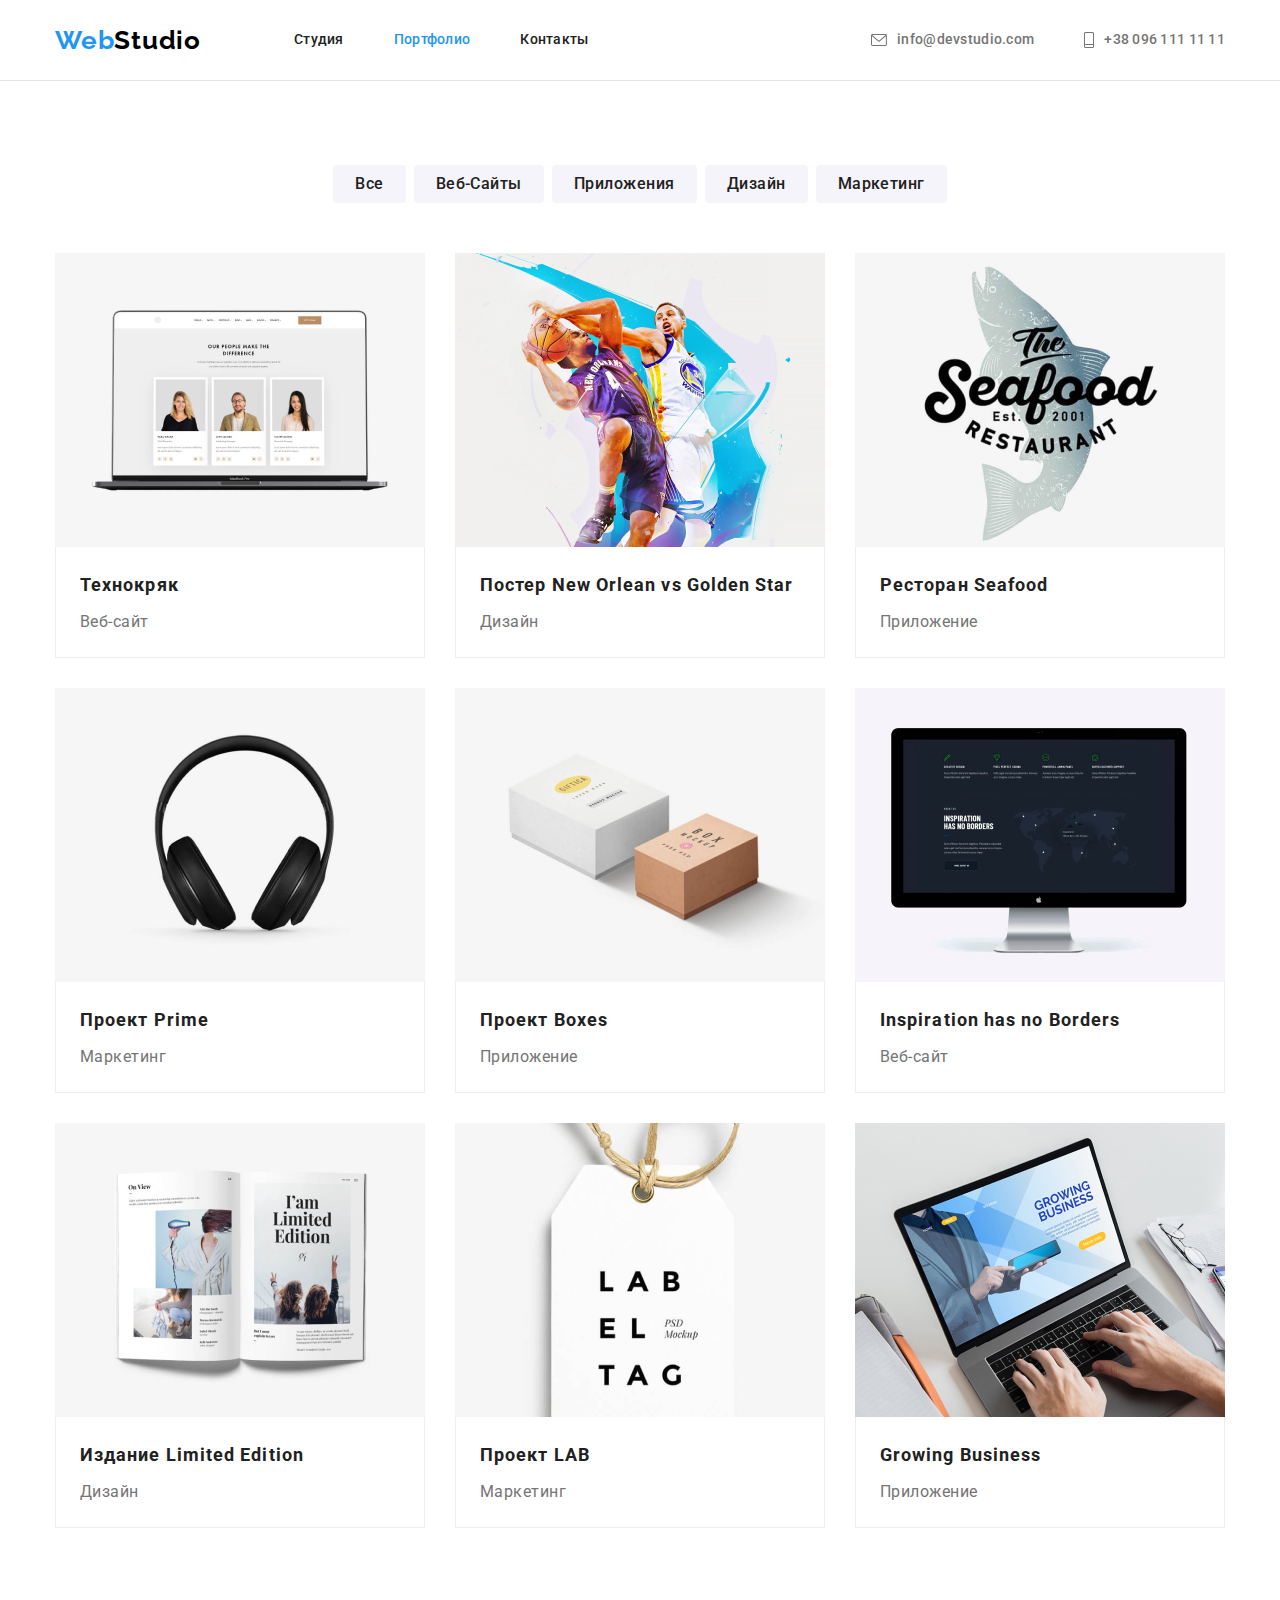
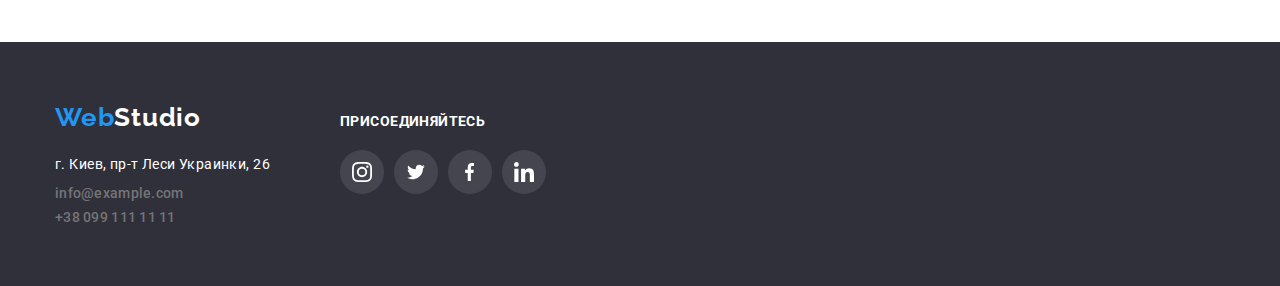
==== portfolio.html @ 43649787 "add new repo" ====
<!DOCTYPE html>
<html lang="ru">

<head>
    <meta charset="UTF-8">
    <meta name="viewport" content="width=device-width, initial-scale=1.0">
    <title>WebStudio</title>
    <link rel="stylesheet" href="./css/reset.css">
    <link rel="stylesheet" href="https://cdnjs.cloudflare.com/ajax/libs/modern-normalize/1.0.0/modern-normalize.min.css">
    <link rel="stylesheet" href="./css/styles.css">
    <link rel="preconnect" href="https://fonts.gstatic.com">
    <link href="https://fonts.googleapis.com/css2?family=Raleway:wght@700&display=swap" rel="stylesheet">
    <link rel="preconnect" href="https://fonts.gstatic.com">
    <link href="https://fonts.googleapis.com/css2?family=Roboto:wght@400;500;700;900&display=swap" rel="stylesheet">
</head>

<body>
    <header class="header">
        <div class="container">
            <div class="header-wrapper">
                <nav class="header-nav">
                    <a href="./index.html" class="logo">
                        <span class="logo-web">Web</span><span class="logo-header">Studio</span>
                    </a>
                    <ul class="header-pages">
                        <li class="item"><a href="./index.html" class="header-link">студия</a></li>
                        <li class="item"><a href="./portfolio.html" class="header-link active-page">портфолио</a></li>
                        <li class="item"><a href="#" class="header-link">контакты</a></li>
                    </ul>
                </nav>
                <ul class="header-contacts">
                    <li class="item">
                        <a href="mailto:info@devstudio.com" class="contact-link">
                            <svg class="contact-icon" width="16" height="12">
                                <use href="./images/symbol-defs.svg#icon-mail"></use>
                            </svg>
                            info@devstudio.com
                        </a>
                    </li>
                    <li class="item">
                        <a href="tel:+380961111111" class="contact-link">
                            <svg class="contact-icon" width="10" height="16">
                                <use href="./images/symbol-defs.svg#icon-phone"></use>
                            </svg>
                            +38 096 111 11 11
                        </a>
                    </li>
                </ul>
            </div>
        </div>
    </header>

    <main>
        <section class="portfolio">
            <div class="container">
                <h2 class="portfolio-title">Наше портфолио</h2>
                <ul class="category-list">
                    <li class="item"><a href="#" class="category-link all">все</a></li>
                    <li class="item"><a href="#" class="category-link websites">веб-сайты</a></li>
                    <li class="item"><a href="#" class="category-link application">приложения</a></li>
                    <li class="item"><a href="#" class="category-link design">дизайн</a></li>
                    <li class="item"><a href="#" class="category-link margeting">маркетинг</a></li>
                </ul>
                <ul class="portfolio-list">
                    <li class="card">
                        <a href="#" class="card-link">
                            <img src="./images/portfolio/techno.jpg" alt="Технокряк">
                            <div class="card-wrapper">
                                <h3 class="portfolio-name">Технокряк</h3>
                                <p class="portfolio-work">Веб-сайт</p>
                            </div>
                        </a>
                    </li>
                    <li class="card">
                        <a href="#" class="card-link">
                            <img src="./images/portfolio/new-orlean.jpg" alt="Постер New Orlean vs Golden Star">
                            <div class="card-wrapper">
                                <h3 class="portfolio-name">Постер New Orlean vs Golden Star</h3>
                                <p class="portfolio-work">Дизайн</p>
                            </div>
                        </a>
                    </li>
                    <li class="card">
                        <a href="#" class="card-link">
                            <img src="./images/portfolio/seafood.jpg" alt="Ресторан Seafood">
                            <div class="card-wrapper">
                                <h3 class="portfolio-name">Ресторан Seafood</h3>
                                <p class="portfolio-work">Приложение</p>
                            </div>
                        </a>
                    </li>
                    <li class="card">
                        <a href="#" class="card-link">
                            <img src="./images/portfolio/prime.jpg" alt="Проект Prime">
                            <div class="card-wrapper">
                                <h3 class="portfolio-name">Проект Prime</h3>
                                <p class="portfolio-work">Маркетинг</p>
                            </div>
                        </a>
                    </li>
                    <li class="card">
                        <a href="#" class="card-link">
                            <img src="./images/portfolio/boxes.jpg" alt="Проект Boxes">
                            <div class="card-wrapper">
                                <h3 class="portfolio-name">Проект Boxes</h3>
                                <p class="portfolio-work">Приложение</p>
                            </div>
                        </a>
                    </li>
                    <li class="card">
                        <a href="#" class="card-link">
                            <img src="./images/portfolio/inspiration.jpg" alt="Inspiration has no Borders">
                            <div class="card-wrapper">
                                <h3 class="portfolio-name">Inspiration has no Borders</h3>
                                <p class="portfolio-work">Веб-сайт</p>
                            </div>
                        </a>
                    </li>
                    <li class="card">
                        <a href="#" class="card-link">
                            <img src="./images/portfolio/limited-edition.jpg" alt="Издание Limited Edition">
                            <div class="card-wrapper">
                                <h3 class="portfolio-name">Издание Limited Edition</h3>
                                <p class="portfolio-work">Дизайн</p>
                            </div>
                        </a>
                    </li>
                    <li class="card">
                        <a href="#" class="card-link">
                            <img src="./images/portfolio/lab.jpg" alt="Проект LAB">
                            <div class="card-wrapper">
                                <h3 class="portfolio-name">Проект LAB</h3>
                                <p class="portfolio-work">Маркетинг</p>
                            </div>
                        </a>
                    </li>
                    <li class="card">
                        <a href="#" class="card-link">
                            <img src="./images/portfolio/growing-business.jpg" alt="Growing Business">
                            <div class="card-wrapper">
                                <h3 class="portfolio-name">Growing Business</h3>
                                <p class="portfolio-work">Приложение</p>
                            </div>
                        </a>
                    </li>
                </ul>
            </div>
        </section>
    </main>

    <footer class="footer">
        <div class="container">
            <div class="footer-wrapper">
                <div class="address-block">
                    <a href="./index.html" class="logo-footer">
                        <span class="logo-web">Web</span><span class="footer-logo">Studio</span>
                    </a>
                    <address class="address-list">
                        <p class="address">г. Киев, пр-т Леси Украинки, 26</p>
                        <p class="address-email"><a href="mailto:info@example.com" class="contact-email">info@example.com</a></p>
                        <p class="address-phone"><a href="tel:+380991111111" class="contact-phone">+38 099 111 11 11</a></p>
                    </address>
                </div>
                <div class="social-block">
                    <p class="join">присоединяйтесь</p>
                    <ul class="social-list">
                        <li class="instagram-page">
                            <a href="#" class="social-link instagram-link">
                                <svg class="social-icon instagram-icon" width="20" height="20">
                                    <use href="./images/symbol-defs.svg#icon-instagram"></use>
                                </svg>
                            </a>
                        </li>
                        <li class="twitter-page">
                            <a href="#" class="social-link twitter-link">
                                <svg class="social-icon twitter-icon" width="20" height="16">
                                    <use href="./images/symbol-defs.svg#icon-twitter"></use>
                                </svg>
                            </a>
                        </li>
                        <li class="facebook-page">
                            <a href="#" class="social-link facebook-link">
                                <svg class="social-icon facebook-icon" width="10" height="20">
                                    <use href="./images/symbol-defs.svg#icon-facebook"></use>
                                </svg>
                            </a>
                        </li>
                        <li class="linkedin-page">
                            <a href="#" class="social-link linkedin-link">
                                <svg class="social-icon linkedin-icon" width="20" height="20">
                                    <use href="./images/symbol-defs.svg#icon-linkedin"></use>
                                </svg>
                            </a>
                        </li>
                    </ul>
                </div>
            </div>
        </div>
    </footer>

</body>

</html>
---- css/styles.css ----
:root {
    --primary-text-color: #212121;
    --hero-text-color: #FFFFFF;
    --secondary-text-color: #757575;
    --color-icon: #AFB1B8;
    --accent-text-color: #2196F3;
    --background-main-color: #FFFFFF;
    --background-footer-color: #2F303A;
    --background-category-color: #F5F4FA;
    --background-portfolio-color: #E5E5E5;
}

body {
    margin: 0;
    padding: 0;
    font-family: Roboto, sans-serif;
    font-size: 14px;
}

img {
    display: block;
    max-width: 100%;
    height: auto;
}

/* STUDIO PAGE */

.header {
    border-bottom: 1px solid #E5E5E5;
}

.container {
    width: 1200px;
    margin: 0 auto;
    padding-left: 15px;
    padding-right: 15px;
}

.header-wrapper {
    display: flex;
    align-items: center;
}

/* section HEADER */
.header-nav {
    display: flex;
    align-items: center;
}

.logo-web {
    font-family: Raleway, sans-serif;
    font-style: normal;
    font-weight: 700;
    font-size: 26px;
    line-height: 1.19;
    letter-spacing: 0.03em;
    color: var(--accent-text-color);
}

.logo-header {
    font-family: Raleway, sans-serif;
    font-style: normal;
    font-weight: 700;
    font-size: 26px;
    line-height: 1.19;
    letter-spacing: 0.03em;
    color: #000000;
}

.header-pages {
    display: flex;
    margin-top: 0;
    margin-bottom: 0;
    margin-left: 93px;
    padding-inline-start: 0;
    list-style: none;
}

.header-pages .item:not(:first-child) {
    margin-left: 50px;
}

.header-link {
    display: inline-block;
    padding-top: 32px;
    padding-bottom: 32px;
    font-weight: 500;
    line-height: 1.14;
    letter-spacing: 0.02em;
    text-decoration: none;
    text-transform: capitalize;
    color: var(--primary-text-color);
}

.header-link:focus, .header-link:hover, .active-page {
    color: var(--accent-text-color);
    cursor: pointer;
}

.header-contacts {
    display: flex;
    align-items: center;
    margin-top: 0;
    margin-bottom: 0;
    margin-left: auto;
    list-style: none;
}

.header-contacts .item:not(:first-child) {
    margin-left: 50px;
}

.contact-icon {
    margin-right: 10px;
    fill: currentColor;
}

.contact-link {
    display: flex;
    align-items: center;
    padding-top: 32px;
    padding-bottom: 32px;
    font-style: normal;
    font-weight: 500;
    line-height: 1.14;
    letter-spacing: 0.02em;
    text-decoration: none;
    color: var(--secondary-text-color);
}

.contact-link:focus, .contact-link:hover {
    color: var(--accent-text-color);
    fill: var(--accent-text-color);
    cursor: pointer;
}

/* section HERO */
.hero {
    width: 100%;
    padding-top: 200px;
    padding-bottom: 200px;
    text-align: center;
}

.hero-overlay {
    max-width: 1600px;
    background-color: var(--background-color);
    background-image:  linear-gradient(to right, rgba(47, 48, 58, 0.4), rgba(47, 48, 58, 0.4)), url("../images/hero-bg.jpg");
    background-repeat: no-repeat;
    background-position: center;
    background-size: cover;
}

.hero-title {
    width: 696px;
    margin: 0 auto 30px;
    font-weight: 900;
    font-size: 44px;
    line-height: 1.36;
    letter-spacing: 0.06em;
    text-transform: uppercase;
    color: var(--hero-text-color);
}

.hero-button {
    display: inline-block;
    padding: 10px 32px;
    font-weight: 700;
    font-size: 16px;
    line-height: 1.87;
    letter-spacing: 0.06em;
    border: 1px solid transparent;
    border-radius: 4px;
    cursor: pointer;
    background-color: var(--accent-text-color);
    color: var(--hero-text-color);
}

.hero-button::first-letter {
    text-transform: capitalize;
}

/* section PREFERENCES */
.preferences {
    padding-top: 94px;
    padding-bottom: 94px;
}

.preferences-list {
    display: flex;
    margin-top: 0;
    margin-bottom: 0;
    list-style: none;
}

.preferences-list .item:not(:first-child) {
    margin-left: 30px;
}

.preferences-icon {
    display: flex;
    justify-content: center;
    align-items: center;
    width: 270px;
    height: 120px;
    margin-bottom: 30px;
    background-color: var(--background-category-color);
}

.preferences-title {
    margin-top: 0;
    margin-bottom: 10px;
    font-weight: 700;
    font-size: 14px;
    line-height: 1.14;
    letter-spacing: 0.03em;
    text-transform: uppercase;
    color: var(--primary-text-color);
}

.preferences-description {
    margin-top: 0;
    margin-bottom: 0;
    font-weight: 400;
    line-height: 1.71;
    letter-spacing: 0.03em;
    color: var(--secondary-text-color);
}

.preferences-description::first-letter {
    text-transform: capitalize;
}

/* section OCCUPATION */
.occupation {
    padding-bottom: 94px;
    text-align: center;
}

.occupation-title {
    margin-top: 0;
    margin-bottom: 50px;
    font-weight: 700;
    font-size: 36px;
    line-height: 1.16;
    letter-spacing: 0.03em;
    color: var(--primary-text-color);
}

.occupation-title::first-letter {
    text-transform: capitalize;
}

.occupation-list {
    display: flex;
    justify-content: space-between;
    margin-top: 0;
    margin-bottom: 0;
    padding: 0;
    list-style: none;
}

/* section TEAM */
.team {
    padding-top: 94px;
    padding-bottom: 94px;
    text-align: center;
    background-color: var(--background-category-color);
}

.team-title {
    margin-top: 0;
    margin-bottom: 50px;
    font-weight: 700;
    font-size: 36px;
    line-height: 1.16;
    letter-spacing: 0.03em;
    color: var(--primary-text-color);
}

.team-title::first-letter {
    text-transform: capitalize;
}

.team-list {
    display: flex;
    margin-top: 0;
    margin-bottom: 0;
    padding: 0;
    list-style: none;
}

.team-list > .item {
    background-color: var(--hero-text-color);
    box-shadow: 0px 1px 3px rgba(0, 0, 0, 0.12), 0px 1px 1px rgba(0, 0, 0, 0.14), 0px 2px 1px rgba(0, 0, 0, 0.2);
    border-radius: 4px;
}

.team-list .item:not(:first-child) {
    margin-left: 30px;
}

.team-photo {
    border-top-left-radius: 5px;
    border-top-right-radius: 5px;
}

.team-wrapper {
    padding-top: 30px;
    padding-bottom: 30px;
    padding-left: 15px;
    padding-right: 15px;
}

.team-member {
    margin-bottom: 10px;
    font-weight: 500;
    font-size: 16px;
    line-height: 1.87;
    letter-spacing: 0.03em;
    text-transform: capitalize;
    color: var(--primary-text-color);
}

.team-position {
    margin-top: 0;
    margin-bottom: 16px;
    font-weight: 400;
    font-size: 16px;
    line-height: 1.19;
    text-align: center;
    letter-spacing: 0.03em;
    text-transform: capitalize;
    color: var(--secondary-text-color);
}

.social-pages {
    display: flex;
    justify-content: space-evenly;
    align-items: center;
}

.team-link {
    display: flex;
    justify-content: center;
    align-items: center;
    width: 44px;
    height: 44px;
    border-radius: 50%;
    color: var(--color-icon);
}

.team-icon {
    fill: currentColor;
}

.team-link:hover {
    background-color: var(--accent-text-color);
    color: var(--hero-text-color);
}

/* section CUSTOMERS */
.customers {
    padding-top: 94px;
    padding-bottom: 94px;
    background-color: var(--hero-text-color);
}

.customers-title {
    margin-top: 0;
    margin-bottom: 50px;
    font-style: normal;
    font-weight: 700;
    font-size: 36px;
    line-height: 1.16;
    text-align: center;
    letter-spacing: 0.03em;
    color: var(--primary-text-color);
}

.customers-title::first-letter {
    text-transform: capitalize;
}

.customers-list {
    display: flex;
    justify-content: space-between;
    align-items: center;
}

.customers-link {
    display: flex;
    justify-content: space-evenly;
    align-items: center;
    width: 170px;
    height: 90px;
    border: 1px solid var(--color-icon);
    border-radius: 4px;
    color: var(--color-icon);
}

.customers-icon {
    fill: currentColor;
}

.customers-link:hover {
    border: 1px solid var(--accent-text-color);
    color: var(--accent-text-color);
}

/* section FOOTER */
.footer {
    padding-top: 60px;
    padding-bottom: 60px;
    background-color: var(--background-footer-color);
}

.footer-wrapper {
    display: flex;
}

/* ADDRESS - BLOCK */
.logo-footer {
    display: block;
    margin-top: 0;
    margin-bottom: 20px;
    cursor: pointer;
}

.footer-logo {
    font-family: Raleway, sans-serif;
    font-style: normal;
    font-weight: 700;
    font-size: 26px;
    line-height: 1.19;
    letter-spacing: 0.03em;
    color: var(--hero-text-color);
}

.address-block {
    margin-right: 70px;
}

.address {
    margin-top: 0;
    margin-bottom: 9px;
    font-style: normal;
    font-weight: 400;
    line-height: 1.71;
    letter-spacing: 0.03em;
    color: var(--hero-text-color);
}

.address-email {
    margin-bottom: 9px;
}

.contact-email {
    font-style: normal;
    font-weight: 500;
    line-height: 1.14;
    letter-spacing: 0.02em;
    text-decoration: none;
    color: var(--secondary-text-color);
}

.contact-email:focus, .contact-email:hover {
    color: var(--accent-text-color);
    cursor: pointer;
}

.contact-phone {
    margin-top: 0;
    margin-bottom: 0;
    font-style: normal;
    font-weight: 500;
    line-height: 1.14;
    letter-spacing: 0.02em;
    text-decoration: none;
    color: var(--secondary-text-color);
}

.contact-phone:focus, .contact-phone:hover {
    color: var(--accent-text-color);
    cursor: pointer;
}

/* SOCIAL - BLOCK */
.social-block {
    display: flex;
    flex-direction: column;
    width: 206px;
    height: 80px;
}

.join {
    margin-top: 12px;
    margin-bottom: 20px;
    font-style: normal;
    font-weight: 700;
    font-size: 14px;
    line-height: 1.14;
    letter-spacing: 0.03em;
    text-transform: uppercase;
    color: var(--hero-text-color);
}

.social-list {
    display: flex;
    justify-content: space-between;
    align-items: center;
}

.social-link {
    display: flex;
    justify-content: center;
    align-items: center;
    width: 44px;
    height: 44px;
    border-radius: 50%;
    background-color: rgba(255, 255, 255, 0.1);
    color: var(--hero-text-color);
}

.social-icon {
    fill: currentColor;
}

.social-link:hover {
    background-color: var(--accent-text-color);
}

/* PORTFOLIO PAGE */

/* section PORTFOLIO */
.portfolio {
    padding-top: 70px;
    padding-bottom: 114px;
}

.portfolio-title {
    margin-top: 0;
    margin-bottom: 0;
    visibility: hidden;
}

.category-list {
    display: flex;
    justify-content: center;
    margin-top: 0;
    margin-bottom: 50px;
    padding: 0;
    list-style: none;
}

.category-list .item:not(:first-child) {
    margin-left: 8px;
}

.category-link {
    display: inline-block;
    padding: 6px 22px;
    font-weight: 500;
    font-size: 16px;
    line-height: 1.62;
    border-radius: 4px;
    text-transform: capitalize;
    text-decoration: none;
    text-align: center;
    letter-spacing: 0.03em;
    cursor: pointer;
    background-color: var(--background-category-color);
    color: var(--primary-text-color);
}
.category-link:hover {
    box-shadow: 0px 3px 1px rgba(0, 0, 0, 0.1), 0px 1px 2px rgba(0, 0, 0, 0.08), 0px 2px 2px rgba(0, 0, 0, 0.12);
}

.category-link:focus, .category-link:hover {
    background-color: var(--accent-text-color);
    color: var(--hero-text-color);
}


.portfolio-list {
    display: flex;
    flex-wrap: wrap;
    margin: 0;
    padding: 0;
    list-style: none;
}

.portfolio-list .card {
    margin-right: 30px;
    margin-bottom: 30px;
}

.portfolio-list .card:nth-child(3n) {
    margin-right: 0;
}

.portfolio-list .card:nth-last-child(-n+3) {
    margin-bottom: 0;
}

.card-link {
    text-decoration: none;
}

.card:hover {
    box-shadow: 0px 1px 1px rgba(0, 0, 0, 0.12), 0px 4px 4px rgba(0, 0, 0, 0.06), 1px 4px 6px rgba(0, 0, 0, 0.16);
}

.card-wrapper {
    padding-top: 20px;
    padding-bottom: 20px;
    padding-left: 24px;
    padding-right: 24px;
    margin: 0;
    border-left: 1px solid #EEEEEE;
    border-right: 1px solid #EEEEEE;
    border-bottom: 1px solid #EEEEEE;
}

.portfolio-name {
    margin-top: 0;
    margin-bottom: 4px;
    font-weight: 700;
    font-size: 18px;
    line-height: 2;
    letter-spacing: 0.06em;
    color: var(--primary-text-color);
}

.portfolio-work {
    margin: 0;
    font-weight: 400;
    font-size: 16px;
    line-height: 1.87;
    letter-spacing: 0.03em;
    color: var(--secondary-text-color);
}
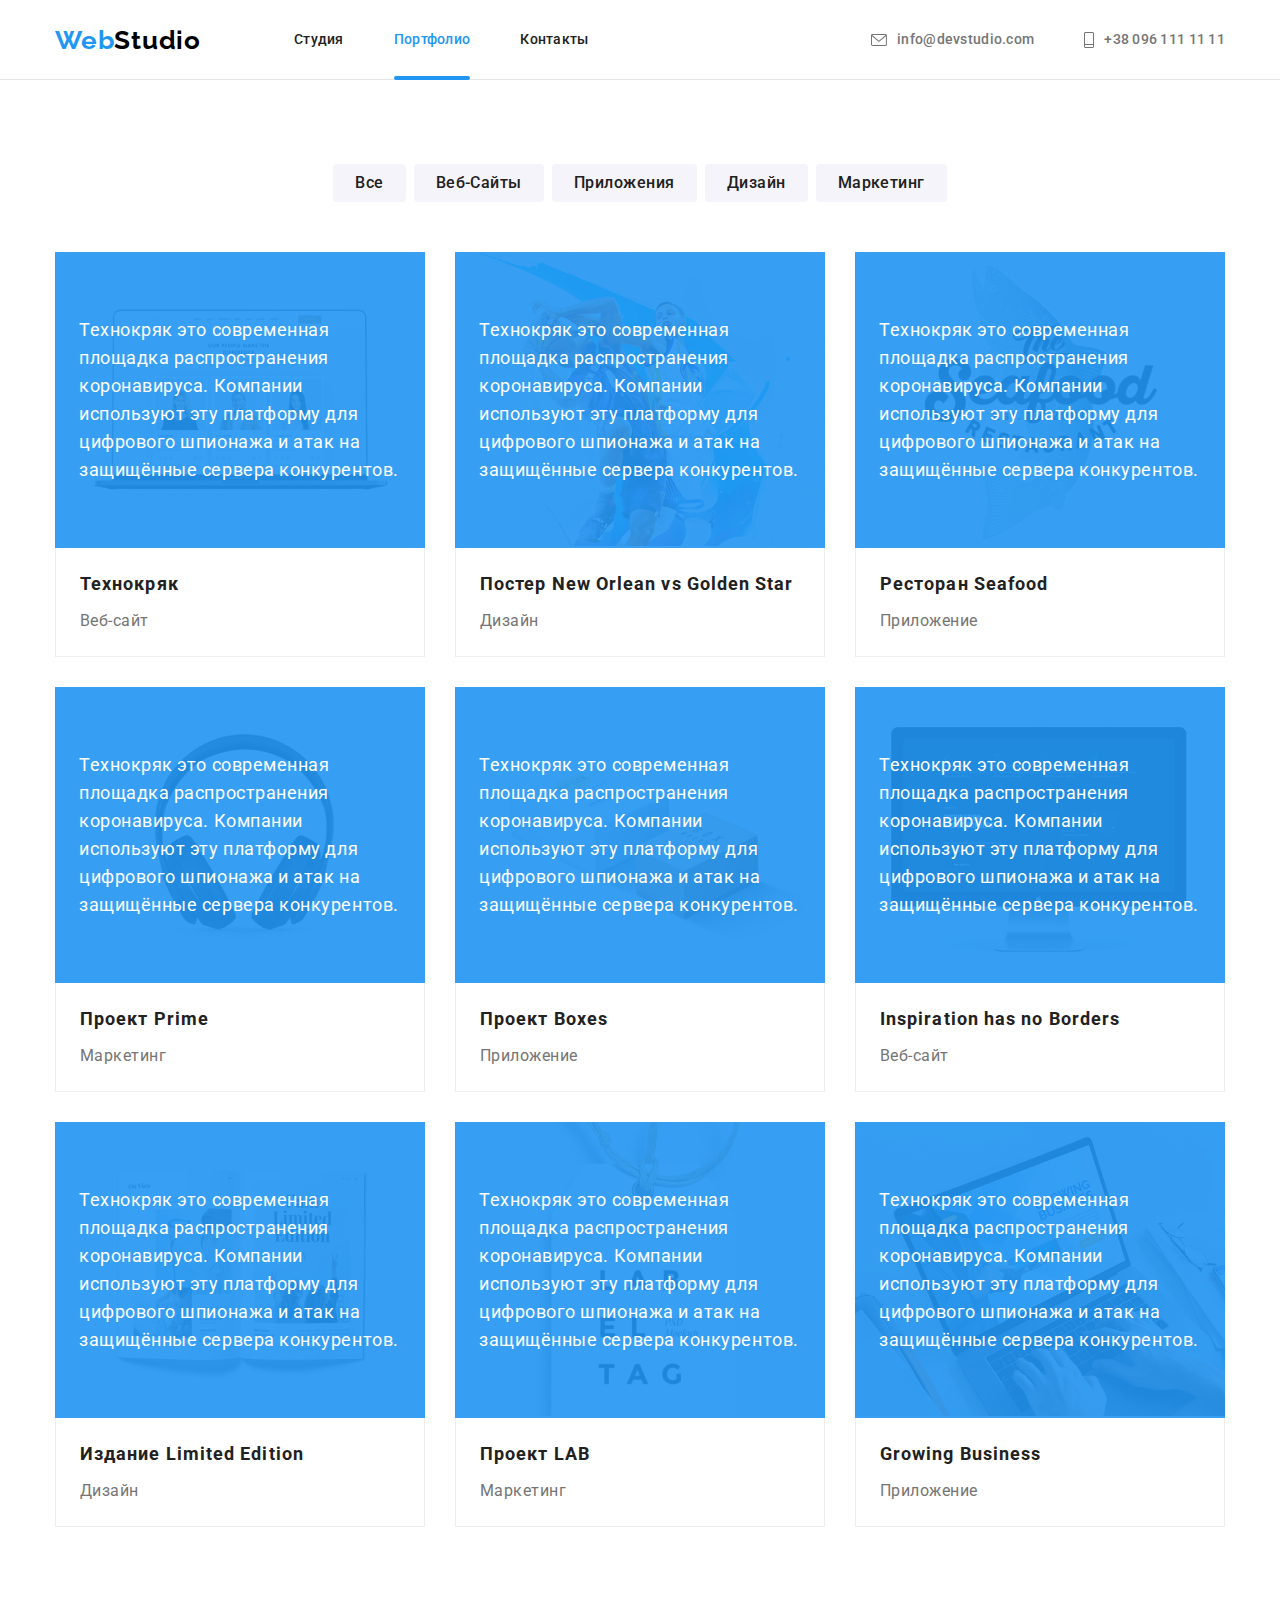
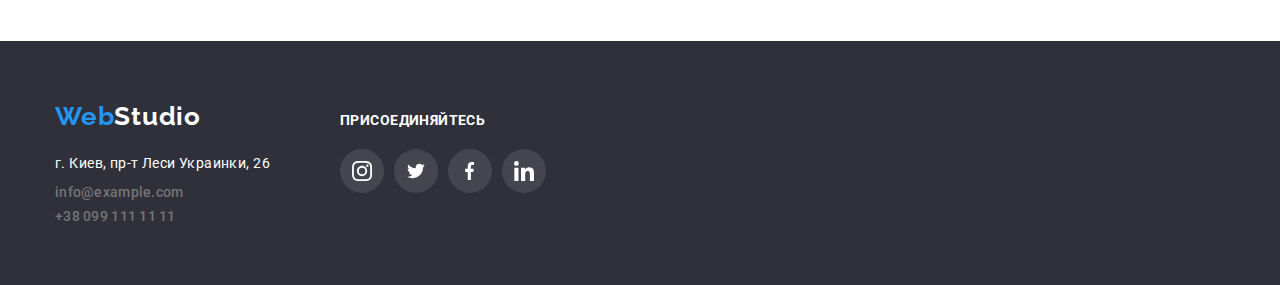
==== commit a3f68ba5: "add occupation-description & card-description" ====
--- a/portfolio.html
+++ b/portfolio.html
@@ -23,9 +23,12 @@
                         <span class="logo-web">Web</span><span class="logo-header">Studio</span>
                     </a>
                     <ul class="header-pages">
-                        <li class="item"><a href="./index.html" class="header-link">студия</a></li>
-                        <li class="item"><a href="./portfolio.html" class="header-link active-page">портфолио</a></li>
-                        <li class="item"><a href="#" class="header-link">контакты</a></li>
+                        <li class="item">
+                            <a href="./index.html" class="header-link">студия</a></li>
+                        <li class="item">
+                            <a href="./portfolio.html" class="header-link active-page">портфолио</a></li>
+                        <li class="item">
+                            <a href="#" class="header-link">контакты</a></li>
                     </ul>
                 </nav>
                 <ul class="header-contacts">
@@ -65,81 +68,90 @@
                     <li class="card">
                         <a href="#" class="card-link">
                             <img src="./images/portfolio/techno.jpg" alt="Технокряк">
-                            <div class="card-wrapper">
-                                <h3 class="portfolio-name">Технокряк</h3>
-                                <p class="portfolio-work">Веб-сайт</p>
+                            <p class="card-description">Технокряк это современная площадка распространения коронавируса. Компании используют эту платформу для цифрового шпионажа и атак на защищённые сервера конкурентов.</p>
+                            <div class="card-wrapper">
+                                <h3 class="card-title">Технокряк</h3>
+                                <p class="card-work">Веб-сайт</p>
                             </div>
                         </a>
                     </li>
                     <li class="card">
                         <a href="#" class="card-link">
                             <img src="./images/portfolio/new-orlean.jpg" alt="Постер New Orlean vs Golden Star">
-                            <div class="card-wrapper">
-                                <h3 class="portfolio-name">Постер New Orlean vs Golden Star</h3>
-                                <p class="portfolio-work">Дизайн</p>
+                            <p class="card-description">Технокряк это современная площадка распространения коронавируса. Компании используют эту платформу для цифрового шпионажа и атак на защищённые сервера конкурентов.</p>
+                            <div class="card-wrapper">
+                                <h3 class="card-title">Постер New Orlean vs Golden Star</h3>
+                                <p class="card-work">Дизайн</p>
                             </div>
                         </a>
                     </li>
                     <li class="card">
                         <a href="#" class="card-link">
                             <img src="./images/portfolio/seafood.jpg" alt="Ресторан Seafood">
-                            <div class="card-wrapper">
-                                <h3 class="portfolio-name">Ресторан Seafood</h3>
-                                <p class="portfolio-work">Приложение</p>
+                            <p class="card-description">Технокряк это современная площадка распространения коронавируса. Компании используют эту платформу для цифрового шпионажа и атак на защищённые сервера конкурентов.</p>
+                            <div class="card-wrapper">
+                                <h3 class="card-title">Ресторан Seafood</h3>
+                                <p class="card-work">Приложение</p>
                             </div>
                         </a>
                     </li>
                     <li class="card">
                         <a href="#" class="card-link">
                             <img src="./images/portfolio/prime.jpg" alt="Проект Prime">
-                            <div class="card-wrapper">
-                                <h3 class="portfolio-name">Проект Prime</h3>
-                                <p class="portfolio-work">Маркетинг</p>
+                            <p class="card-description">Технокряк это современная площадка распространения коронавируса. Компании используют эту платформу для цифрового шпионажа и атак на защищённые сервера конкурентов.</p>
+                            <div class="card-wrapper">
+                                <h3 class="card-title">Проект Prime</h3>
+                                <p class="card-work">Маркетинг</p>
                             </div>
                         </a>
                     </li>
                     <li class="card">
                         <a href="#" class="card-link">
                             <img src="./images/portfolio/boxes.jpg" alt="Проект Boxes">
-                            <div class="card-wrapper">
-                                <h3 class="portfolio-name">Проект Boxes</h3>
-                                <p class="portfolio-work">Приложение</p>
+                            <p class="card-description">Технокряк это современная площадка распространения коронавируса. Компании используют эту платформу для цифрового шпионажа и атак на защищённые сервера конкурентов.</p>
+                            <div class="card-wrapper">
+                                <h3 class="card-title">Проект Boxes</h3>
+                                <p class="card-work">Приложение</p>
                             </div>
                         </a>
                     </li>
                     <li class="card">
                         <a href="#" class="card-link">
                             <img src="./images/portfolio/inspiration.jpg" alt="Inspiration has no Borders">
-                            <div class="card-wrapper">
-                                <h3 class="portfolio-name">Inspiration has no Borders</h3>
-                                <p class="portfolio-work">Веб-сайт</p>
+                            <p class="card-description">Технокряк это современная площадка распространения коронавируса. Компании используют эту платформу для цифрового шпионажа и атак на защищённые сервера конкурентов.</p>
+                            <div class="card-wrapper">
+                                <h3 class="card-title">Inspiration has no Borders</h3>
+                                <p class="card-work">Веб-сайт</p>
                             </div>
                         </a>
                     </li>
                     <li class="card">
                         <a href="#" class="card-link">
                             <img src="./images/portfolio/limited-edition.jpg" alt="Издание Limited Edition">
-                            <div class="card-wrapper">
-                                <h3 class="portfolio-name">Издание Limited Edition</h3>
-                                <p class="portfolio-work">Дизайн</p>
+                            <p class="card-description">Технокряк это современная площадка распространения коронавируса. Компании используют эту платформу для цифрового шпионажа и атак на защищённые сервера конкурентов.</p>
+                            <div class="card-wrapper">
+                                <h3 class="card-title">Издание Limited Edition</h3>
+                                <p class="card-work">Дизайн</p>
                             </div>
                         </a>
                     </li>
                     <li class="card">
                         <a href="#" class="card-link">
                             <img src="./images/portfolio/lab.jpg" alt="Проект LAB">
-                            <div class="card-wrapper">
-                                <h3 class="portfolio-name">Проект LAB</h3>
-                                <p class="portfolio-work">Маркетинг</p>
+                            <p class="card-description">Технокряк это современная площадка распространения коронавируса. Компании используют эту платформу для цифрового шпионажа и атак на защищённые сервера конкурентов.</p>
+                            <div class="card-wrapper">
+                                <h3 class="card-title">Проект LAB</h3>
+                                <p class="card-work">Маркетинг</p>
                             </div>
                         </a>
                     </li>
                     <li class="card">
                         <a href="#" class="card-link">
                             <img src="./images/portfolio/growing-business.jpg" alt="Growing Business">
-                            <div class="card-wrapper">
-                                <h3 class="portfolio-name">Growing Business</h3>
-                                <p class="portfolio-work">Приложение</p>
+                            <p class="card-description">Технокряк это современная площадка распространения коронавируса. Компании используют эту платформу для цифрового шпионажа и атак на защищённые сервера конкурентов.</p>
+                            <div class="card-wrapper">
+                                <h3 class="card-title">Growing Business</h3>
+                                <p class="card-work">Приложение</p>
                             </div>
                         </a>
                     </li>
--- a/css/styles.css
+++ b/css/styles.css
@@ -26,7 +26,17 @@
 /* STUDIO PAGE */
 
 .header {
-    border-bottom: 1px solid #E5E5E5;
+    position: relative;
+}
+
+.header::after {
+    position: absolute;
+    content: '';
+    bottom: 0;
+    width: 100%;
+    max-width: 1600px;
+    height: 1px;
+    background-color: var(--background-portfolio-color);
 }
 
 .container {
@@ -74,6 +84,10 @@
     margin-left: 93px;
     padding-inline-start: 0;
     list-style: none;
+}
+
+.header-pages .item {
+    position: relative;
 }
 
 .header-pages .item:not(:first-child) {
@@ -97,6 +111,18 @@
     cursor: pointer;
 }
 
+.active-page::after {
+    display: block;
+    position: absolute;
+    content: '';
+    bottom: 0px;
+    z-index: 2;
+    width: 100%;
+    height: 4px;
+    border-radius: 2px;
+    background-color: var(--accent-text-color);
+}
+
 .header-contacts {
     display: flex;
     align-items: center;
@@ -260,6 +286,29 @@
     list-style: none;
 }
 
+.occupation-list > .occupation-item {
+    position: relative;
+}
+
+.occupation-description {
+    position: absolute;
+    bottom: 0;
+    display: block;
+    width: 100%;
+    height: 70px;
+    padding-top: 27px;
+    padding-bottom: 27px;
+    font-style: normal;
+    font-weight: 700;
+    font-size: 14px;
+    line-height: 1.14;
+    text-align: center;
+    letter-spacing: 0.03em;
+    text-transform: uppercase;
+    background-color: rgba(47, 48, 58, 0.8);
+    color: var(--hero-text-color);
+}
+
 /* section TEAM */
 .team {
     padding-top: 94px;
@@ -354,7 +403,7 @@
     fill: currentColor;
 }
 
-.team-link:hover {
+.team-link:hover, .team-link:focus {
     background-color: var(--accent-text-color);
     color: var(--hero-text-color);
 }
@@ -403,7 +452,7 @@
     fill: currentColor;
 }
 
-.customers-link:hover {
+.customers-link:hover, .customers-link:focus {
     border: 1px solid var(--accent-text-color);
     color: var(--accent-text-color);
 }
@@ -526,7 +575,7 @@
     fill: currentColor;
 }
 
-.social-link:hover {
+.social-link:hover, .social-link:focus {
     background-color: var(--accent-text-color);
 }
 
@@ -572,7 +621,7 @@
     background-color: var(--background-category-color);
     color: var(--primary-text-color);
 }
-.category-link:hover {
+.category-link:focus, .category-link:hover {
     box-shadow: 0px 3px 1px rgba(0, 0, 0, 0.1), 0px 1px 2px rgba(0, 0, 0, 0.08), 0px 2px 2px rgba(0, 0, 0, 0.12);
 }
 
@@ -590,7 +639,8 @@
     list-style: none;
 }
 
-.portfolio-list .card {
+.portfolio-list > .card {
+    position: relative;
     margin-right: 30px;
     margin-bottom: 30px;
 }
@@ -607,7 +657,7 @@
     text-decoration: none;
 }
 
-.card:hover {
+.card:focus, .card:hover {
     box-shadow: 0px 1px 1px rgba(0, 0, 0, 0.12), 0px 4px 4px rgba(0, 0, 0, 0.06), 1px 4px 6px rgba(0, 0, 0, 0.16);
 }
 
@@ -622,7 +672,21 @@
     border-bottom: 1px solid #EEEEEE;
 }
 
-.portfolio-name {
+.card-description {
+    display: block;
+    position: absolute;
+    top: 0;
+    left: 0;
+    padding: 64px 24px;
+    font-weight: 400;
+    font-size: 18px;
+    line-height: 1.56;
+    letter-spacing: 0.03em;
+    background-color: rgba(33, 150, 243, 0.9);
+    color: var(--hero-text-color);
+}
+
+.card-title {
     margin-top: 0;
     margin-bottom: 4px;
     font-weight: 700;
@@ -632,11 +696,22 @@
     color: var(--primary-text-color);
 }
 
-.portfolio-work {
+.card-work {
     margin: 0;
     font-weight: 400;
     font-size: 16px;
     line-height: 1.87;
     letter-spacing: 0.03em;
     color: var(--secondary-text-color);
+}
+
+/* MODAL WINDOW */
+.backdrop {
+    position: fixed;
+    top: 0;
+    left: 0;
+    width: 100%;
+    height: 100%;
+    z-index: 3;
+    background-color: rgba(0, 0, 0, 0.2);
 }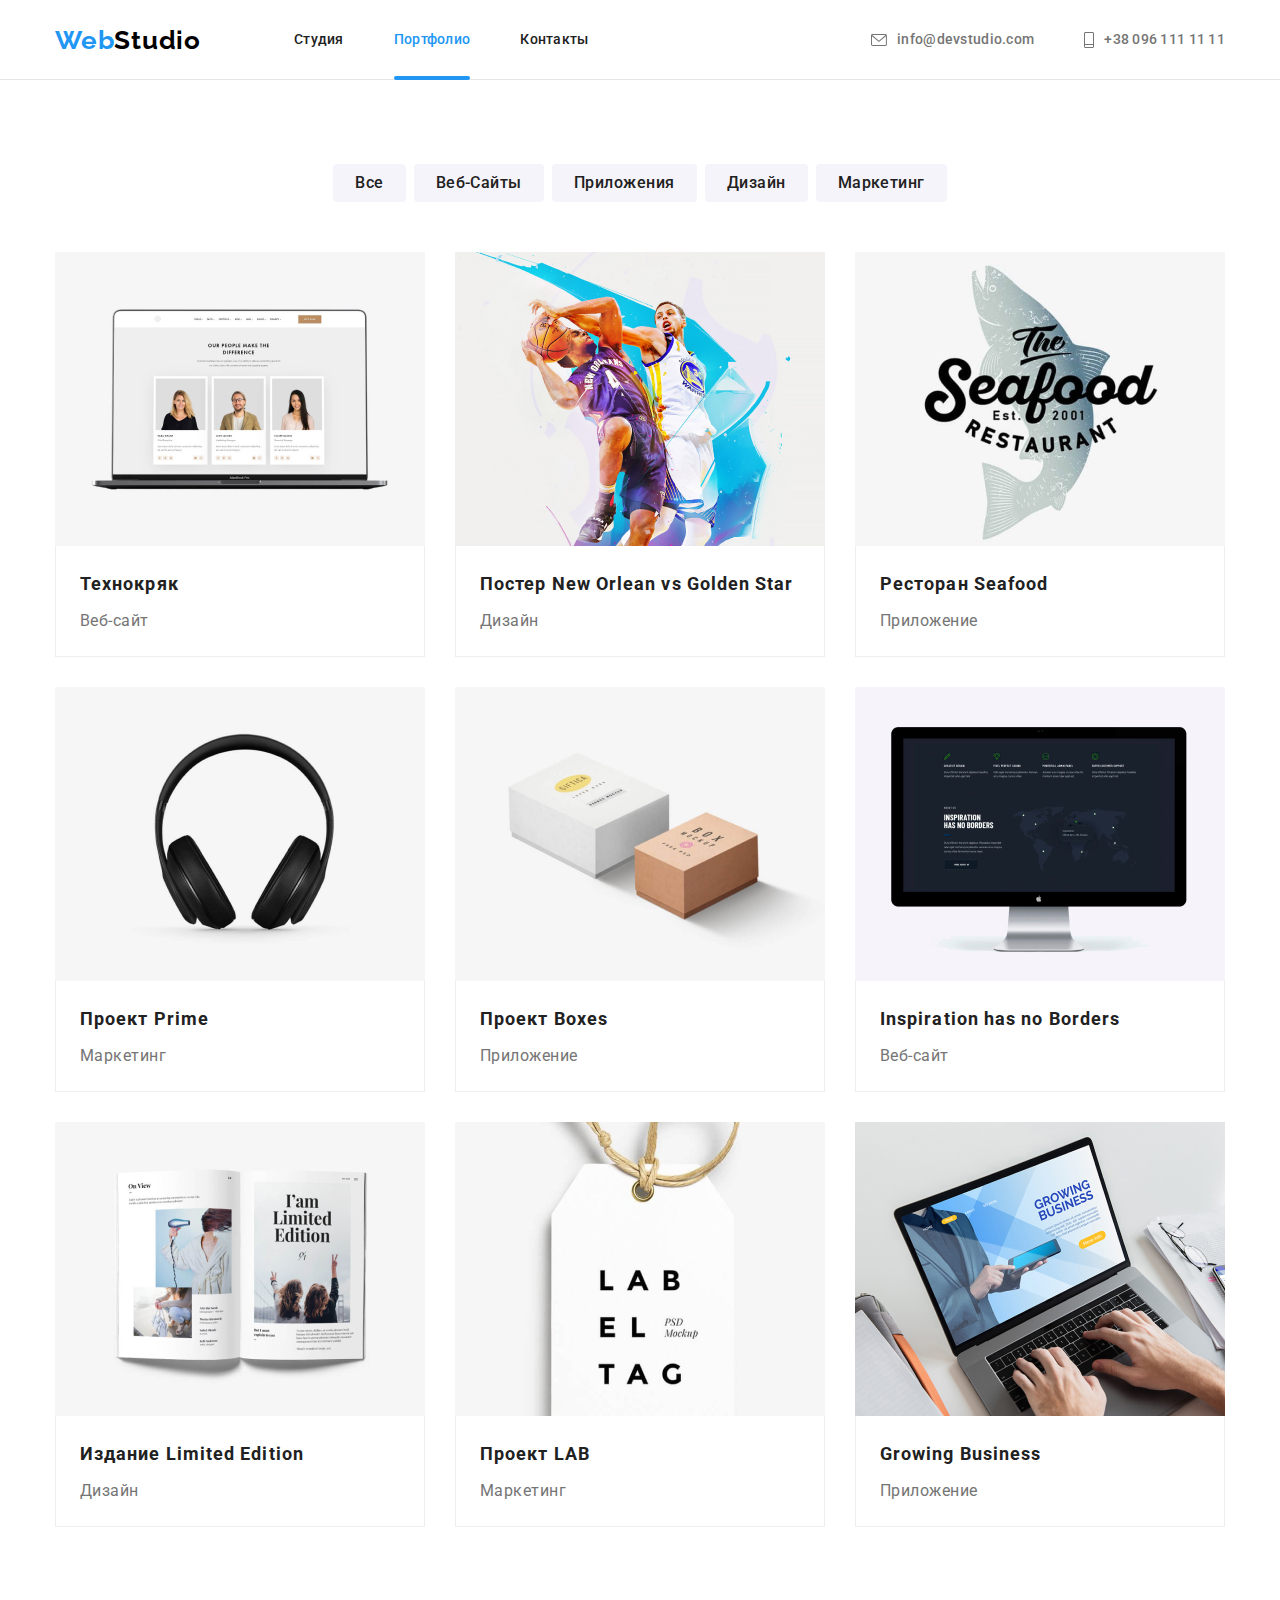
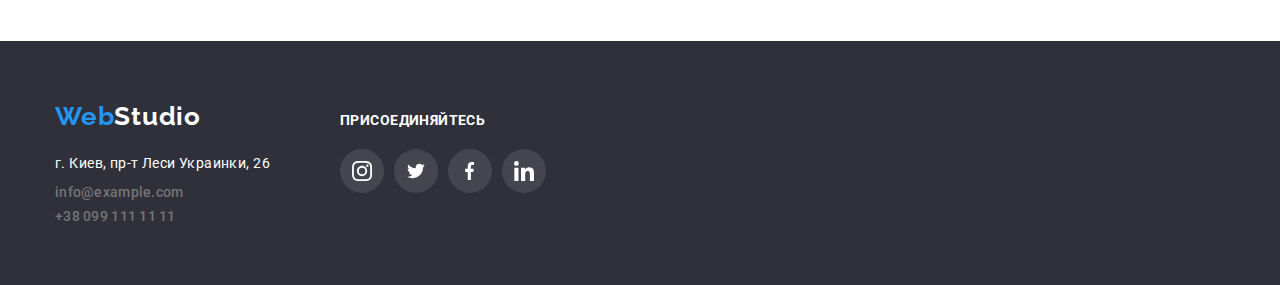
==== commit 26d6442d: "add transform for card in portfolio" ====
--- a/portfolio.html
+++ b/portfolio.html
@@ -67,8 +67,12 @@
                 <ul class="portfolio-list">
                     <li class="card">
                         <a href="#" class="card-link">
-                            <img src="./images/portfolio/techno.jpg" alt="Технокряк">
-                            <p class="card-description">Технокряк это современная площадка распространения коронавируса. Компании используют эту платформу для цифрового шпионажа и атак на защищённые сервера конкурентов.</p>
+                            <div class="card-overlay">
+                                <img src="./images/portfolio/techno.jpg" alt="Технокряк">
+                                <p class="card-description">
+                                    Технокряк это современная площадка распространения коронавируса. Компании используют эту платформу для цифрового шпионажа и атак на защищённые сервера конкурентов.
+                                </p>
+                            </div>
                             <div class="card-wrapper">
                                 <h3 class="card-title">Технокряк</h3>
                                 <p class="card-work">Веб-сайт</p>
@@ -77,8 +81,10 @@
                     </li>
                     <li class="card">
                         <a href="#" class="card-link">
-                            <img src="./images/portfolio/new-orlean.jpg" alt="Постер New Orlean vs Golden Star">
-                            <p class="card-description">Технокряк это современная площадка распространения коронавируса. Компании используют эту платформу для цифрового шпионажа и атак на защищённые сервера конкурентов.</p>
+                            <div class="card-overlay">
+                                <img src="./images/portfolio/new-orlean.jpg" alt="Постер New Orlean vs Golden Star">
+                                <p class="card-description">Технокряк это современная площадка распространения коронавируса. Компании используют эту платформу для цифрового шпионажа и атак на защищённые сервера конкурентов.</p>
+                            </div>
                             <div class="card-wrapper">
                                 <h3 class="card-title">Постер New Orlean vs Golden Star</h3>
                                 <p class="card-work">Дизайн</p>
@@ -87,8 +93,10 @@
                     </li>
                     <li class="card">
                         <a href="#" class="card-link">
-                            <img src="./images/portfolio/seafood.jpg" alt="Ресторан Seafood">
-                            <p class="card-description">Технокряк это современная площадка распространения коронавируса. Компании используют эту платформу для цифрового шпионажа и атак на защищённые сервера конкурентов.</p>
+                            <div class="card-overlay">
+                                <img src="./images/portfolio/seafood.jpg" alt="Ресторан Seafood">
+                            <p class="card-description">Технокряк это современная площадка распространения коронавируса. Компании используют эту платформу для цифрового шпионажа и атак на защищённые сервера конкурентов.</p>
+                            </div>
                             <div class="card-wrapper">
                                 <h3 class="card-title">Ресторан Seafood</h3>
                                 <p class="card-work">Приложение</p>
@@ -97,8 +105,10 @@
                     </li>
                     <li class="card">
                         <a href="#" class="card-link">
-                            <img src="./images/portfolio/prime.jpg" alt="Проект Prime">
-                            <p class="card-description">Технокряк это современная площадка распространения коронавируса. Компании используют эту платформу для цифрового шпионажа и атак на защищённые сервера конкурентов.</p>
+                            <div class="card-overlay">
+                                <img src="./images/portfolio/prime.jpg" alt="Проект Prime">
+                            <p class="card-description">Технокряк это современная площадка распространения коронавируса. Компании используют эту платформу для цифрового шпионажа и атак на защищённые сервера конкурентов.</p>
+                            </div>
                             <div class="card-wrapper">
                                 <h3 class="card-title">Проект Prime</h3>
                                 <p class="card-work">Маркетинг</p>
@@ -107,8 +117,10 @@
                     </li>
                     <li class="card">
                         <a href="#" class="card-link">
-                            <img src="./images/portfolio/boxes.jpg" alt="Проект Boxes">
-                            <p class="card-description">Технокряк это современная площадка распространения коронавируса. Компании используют эту платформу для цифрового шпионажа и атак на защищённые сервера конкурентов.</p>
+                            <div class="card-overlay">
+                                <img src="./images/portfolio/boxes.jpg" alt="Проект Boxes">
+                            <p class="card-description">Технокряк это современная площадка распространения коронавируса. Компании используют эту платформу для цифрового шпионажа и атак на защищённые сервера конкурентов.</p>
+                            </div>
                             <div class="card-wrapper">
                                 <h3 class="card-title">Проект Boxes</h3>
                                 <p class="card-work">Приложение</p>
@@ -117,8 +129,10 @@
                     </li>
                     <li class="card">
                         <a href="#" class="card-link">
-                            <img src="./images/portfolio/inspiration.jpg" alt="Inspiration has no Borders">
-                            <p class="card-description">Технокряк это современная площадка распространения коронавируса. Компании используют эту платформу для цифрового шпионажа и атак на защищённые сервера конкурентов.</p>
+                            <div class="card-overlay">
+                                <img src="./images/portfolio/inspiration.jpg" alt="Inspiration has no Borders">
+                            <p class="card-description">Технокряк это современная площадка распространения коронавируса. Компании используют эту платформу для цифрового шпионажа и атак на защищённые сервера конкурентов.</p>
+                            </div>
                             <div class="card-wrapper">
                                 <h3 class="card-title">Inspiration has no Borders</h3>
                                 <p class="card-work">Веб-сайт</p>
@@ -127,8 +141,10 @@
                     </li>
                     <li class="card">
                         <a href="#" class="card-link">
-                            <img src="./images/portfolio/limited-edition.jpg" alt="Издание Limited Edition">
-                            <p class="card-description">Технокряк это современная площадка распространения коронавируса. Компании используют эту платформу для цифрового шпионажа и атак на защищённые сервера конкурентов.</p>
+                            <div class="card-overlay">
+                                <img src="./images/portfolio/limited-edition.jpg" alt="Издание Limited Edition">
+                            <p class="card-description">Технокряк это современная площадка распространения коронавируса. Компании используют эту платформу для цифрового шпионажа и атак на защищённые сервера конкурентов.</p>
+                            </div>
                             <div class="card-wrapper">
                                 <h3 class="card-title">Издание Limited Edition</h3>
                                 <p class="card-work">Дизайн</p>
@@ -137,8 +153,10 @@
                     </li>
                     <li class="card">
                         <a href="#" class="card-link">
-                            <img src="./images/portfolio/lab.jpg" alt="Проект LAB">
-                            <p class="card-description">Технокряк это современная площадка распространения коронавируса. Компании используют эту платформу для цифрового шпионажа и атак на защищённые сервера конкурентов.</p>
+                            <div class="card-overlay">
+                                <img src="./images/portfolio/lab.jpg" alt="Проект LAB">
+                            <p class="card-description">Технокряк это современная площадка распространения коронавируса. Компании используют эту платформу для цифрового шпионажа и атак на защищённые сервера конкурентов.</p>
+                            </div>
                             <div class="card-wrapper">
                                 <h3 class="card-title">Проект LAB</h3>
                                 <p class="card-work">Маркетинг</p>
@@ -147,8 +165,10 @@
                     </li>
                     <li class="card">
                         <a href="#" class="card-link">
-                            <img src="./images/portfolio/growing-business.jpg" alt="Growing Business">
-                            <p class="card-description">Технокряк это современная площадка распространения коронавируса. Компании используют эту платформу для цифрового шпионажа и атак на защищённые сервера конкурентов.</p>
+                            <div class="card-overlay">
+                                <img src="./images/portfolio/growing-business.jpg" alt="Growing Business">
+                            <p class="card-description">Технокряк это современная площадка распространения коронавируса. Компании используют эту платформу для цифрового шпионажа и атак на защищённые сервера конкурентов.</p>
+                            </div>
                             <div class="card-wrapper">
                                 <h3 class="card-title">Growing Business</h3>
                                 <p class="card-work">Приложение</p>
--- a/css/styles.css
+++ b/css/styles.css
@@ -51,6 +51,9 @@
     align-items: center;
 }
 
+.header-wrapper a {
+    transition: 250ms cubic-bezier(0.4, 0, 0.2, 1);
+}
 /* section HEADER */
 .header-nav {
     display: flex;
@@ -609,6 +612,7 @@
 .category-link {
     display: inline-block;
     padding: 6px 22px;
+    transition: 250ms cubic-bezier(0.4, 0, 0.2, 1);
     font-weight: 500;
     font-size: 16px;
     line-height: 1.62;
@@ -640,9 +644,9 @@
 }
 
 .portfolio-list > .card {
-    position: relative;
     margin-right: 30px;
     margin-bottom: 30px;
+    transition: box-shadow 250ms cubic-bezier(0.4, 0, 0.2, 1);
 }
 
 .portfolio-list .card:nth-child(3n) {
@@ -653,12 +657,17 @@
     margin-bottom: 0;
 }
 
+.card:focus, .card:hover {
+    box-shadow: 0px 1px 1px rgba(0, 0, 0, 0.12), 0px 4px 4px rgba(0, 0, 0, 0.06), 1px 4px 6px rgba(0, 0, 0, 0.16);
+}
+
 .card-link {
     text-decoration: none;
 }
 
-.card:focus, .card:hover {
-    box-shadow: 0px 1px 1px rgba(0, 0, 0, 0.12), 0px 4px 4px rgba(0, 0, 0, 0.06), 1px 4px 6px rgba(0, 0, 0, 0.16);
+.card-overlay {
+    position: relative;
+    overflow: hidden;
 }
 
 .card-wrapper {
@@ -682,7 +691,10 @@
     font-size: 18px;
     line-height: 1.56;
     letter-spacing: 0.03em;
-    background-color: rgba(33, 150, 243, 0.9);
+    transform: translateY(100%);
+    transition: transform 250ms cubic-bezier(0.4, 0, 0.2, 1);
+    background-color: var(--accent-text-color);
+    opacity: 0.9;
     color: var(--hero-text-color);
 }
 
@@ -703,6 +715,10 @@
     line-height: 1.87;
     letter-spacing: 0.03em;
     color: var(--secondary-text-color);
+}
+
+.card:hover .card-description {
+    transform: translateY(0);
 }
 
 /* MODAL WINDOW */
@@ -714,4 +730,26 @@
     height: 100%;
     z-index: 3;
     background-color: rgba(0, 0, 0, 0.2);
+}
+
+.backdrop.is-hidden {
+    opacity: 0;
+    pointer-events: none;
+}
+
+.modal {
+    position: absolute;
+    top: 50%;
+    left: 50%;
+    transform: translate(-50%, -50%);
+    width: 528px;
+    height: 581px;
+    background-color: #fff;
+}
+
+.modal-close {
+    position: absolute;
+    top: 8px;
+    right: 8px;
+    font-size: 11px;
 }